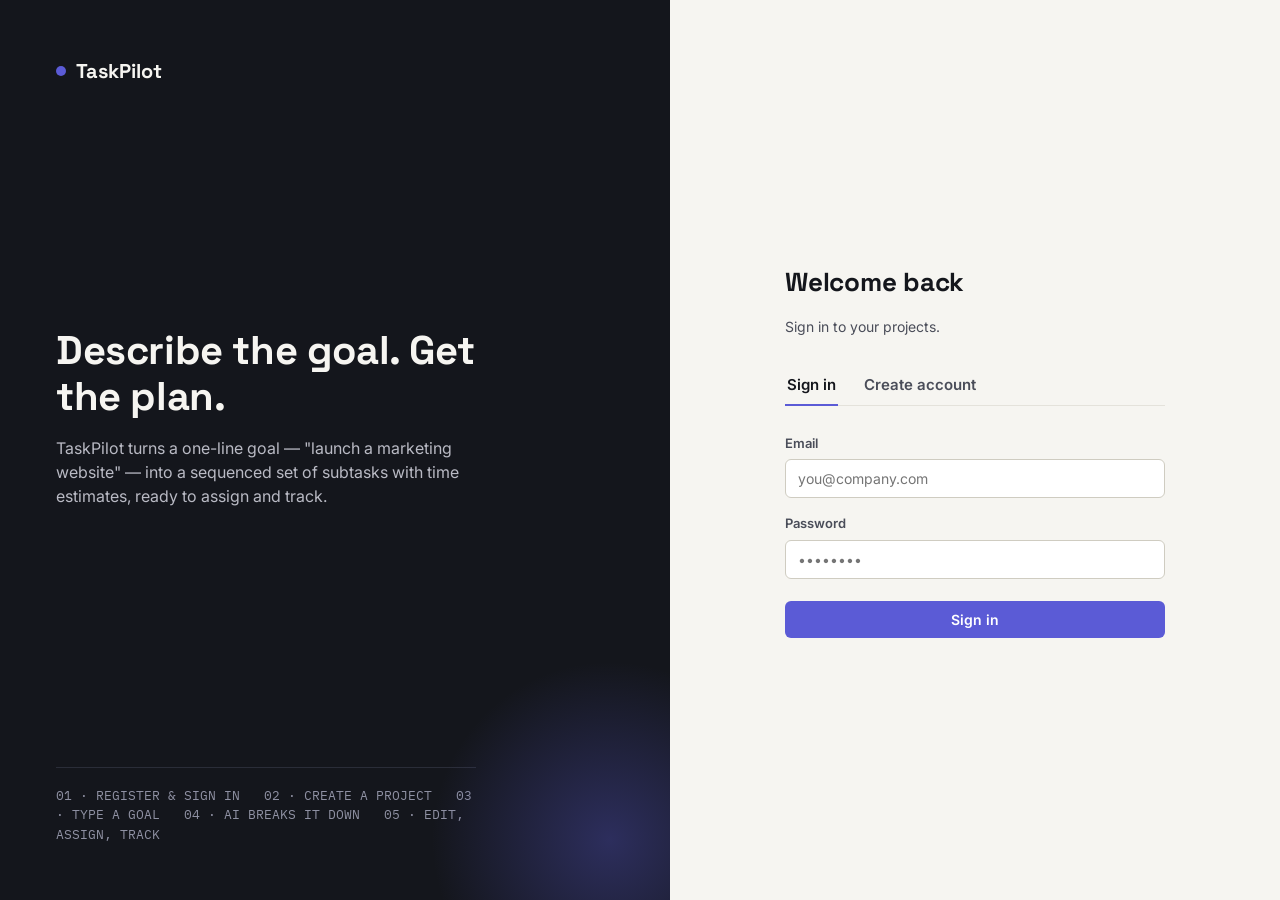
==== frontend/index.html @ 203d0142 "Initial commit" ====
<!DOCTYPE html>
<html lang="en">
<head>
<meta charset="UTF-8" />
<meta name="viewport" content="width=device-width, initial-scale=1.0" />
<title>TaskPilot — Sign in</title>
<link rel="preconnect" href="https://fonts.googleapis.com">
<link href="https://fonts.googleapis.com/css2?family=Space+Grotesk:wght@500;700&family=Inter:wght@400;500;600;700&family=IBM+Plex+Mono:wght@400;500&display=swap" rel="stylesheet">
<link rel="stylesheet" href="css/style.css" />
</head>
<body>

<div class="auth-shell">
  <div class="auth-hero">
    <div class="auth-brand"><span class="dot"></span> TaskPilot</div>
    <div class="auth-hero-copy">
      <h1>Describe the goal. Get the plan.</h1>
      <p>TaskPilot turns a one-line goal — "launch a marketing website" — into a sequenced set of subtasks with time estimates, ready to assign and track.</p>
    </div>
    <div class="auth-hero-signature">
      01 · REGISTER &amp; SIGN IN&nbsp;&nbsp; 02 · CREATE A PROJECT&nbsp;&nbsp; 03 · TYPE A GOAL&nbsp;&nbsp; 04 · AI BREAKS IT DOWN&nbsp;&nbsp; 05 · EDIT, ASSIGN, TRACK
    </div>
  </div>

  <div class="auth-panel">
    <div class="auth-card">
      <h2 id="auth-title">Welcome back</h2>
      <p class="sub" id="auth-sub">Sign in to your projects.</p>

      <div class="auth-toggle">
        <button type="button" id="tab-login" class="active">Sign in</button>
        <button type="button" id="tab-register">Create account</button>
      </div>

      <div class="form-error" id="auth-error"></div>

      <form class="auth-form active" id="form-login">
        <div class="field">
          <label for="login-email">Email</label>
          <input type="email" id="login-email" required autocomplete="email" placeholder="you@company.com" />
        </div>
        <div class="field">
          <label for="login-password">Password</label>
          <input type="password" id="login-password" required autocomplete="current-password" placeholder="••••••••" />
        </div>
        <button type="submit" class="btn btn-signal">Sign in</button>
      </form>

      <form class="auth-form" id="form-register">
        <div class="field">
          <label for="reg-name">Full name</label>
          <input type="text" id="reg-name" required autocomplete="name" placeholder="Shilpa Shree" />
        </div>
        <div class="field">
          <label for="reg-email">Email</label>
          <input type="email" id="reg-email" required autocomplete="email" placeholder="you@company.com" />
        </div>
        <div class="field">
          <label for="reg-password">Password</label>
          <input type="password" id="reg-password" required minlength="8" autocomplete="new-password" placeholder="At least 8 characters" />
        </div>
        <button type="submit" class="btn btn-signal">Create account</button>
      </form>
    </div>
  </div>
</div>

<div class="toast-region" id="toast-region"></div>

<script src="js/config.js"></script>
<script src="js/api.js"></script>
<script src="js/auth.js"></script>
</body>
</html>
---- frontend/css/style.css ----
/* =========================================================================
   TaskPilot — design tokens
   Palette: ink (#14161C), paper (#F6F5F1), signal (#5B5BD6 indigo — the
   single accent, reserved for the AI feature and primary actions),
   line (#E4E2DB), success (#1F8A5F), warning (#B8720A), danger (#C43D3D).
   Type: "Space Grotesk" for display/headings (geometric, engineered feel
   that suits a planning tool), "Inter" for body/UI, "IBM Plex Mono" for
   meta data — estimates, dates, counts — nodding to the idea that a plan
   is made of measurable units.
   ========================================================================= */

:root {
  --ink: #14161c;
  --ink-soft: #4a4d59;
  --paper: #f6f5f1;
  --paper-raised: #ffffff;
  --signal: #5b5bd6;
  --signal-soft: #ecebfb;
  --line: #e4e2db;
  --line-strong: #cfccc1;
  --success: #1f8a5f;
  --success-soft: #e5f4ee;
  --warning: #b8720a;
  --warning-soft: #fbf0dc;
  --danger: #c43d3d;
  --danger-soft: #fbeaea;

  --font-display: "Space Grotesk", "Inter", system-ui, sans-serif;
  --font-body: "Inter", system-ui, -apple-system, sans-serif;
  --font-mono: "IBM Plex Mono", ui-monospace, monospace;

  --radius-sm: 6px;
  --radius-md: 10px;
  --radius-lg: 16px;
  --shadow-card: 0 1px 2px rgba(20, 22, 28, 0.04), 0 8px 24px rgba(20, 22, 28, 0.06);
}

* { box-sizing: border-box; }

html, body {
  margin: 0;
  padding: 0;
  height: 100%;
}

body {
  background: var(--paper);
  color: var(--ink);
  font-family: var(--font-body);
  font-size: 15px;
  line-height: 1.5;
  -webkit-font-smoothing: antialiased;
}

h1, h2, h3, h4 { font-family: var(--font-display); margin: 0; letter-spacing: -0.01em; }

a { color: inherit; }

button {
  font-family: var(--font-body);
  cursor: pointer;
}

:focus-visible {
  outline: 2px solid var(--signal);
  outline-offset: 2px;
}

.mono { font-family: var(--font-mono); }

/* ---------- Buttons ---------- */

.btn {
  display: inline-flex;
  align-items: center;
  gap: 6px;
  border: 1px solid transparent;
  border-radius: var(--radius-sm);
  padding: 9px 16px;
  font-size: 14px;
  font-weight: 600;
  transition: transform 0.08s ease, background 0.15s ease, border-color 0.15s ease;
}
.btn:active { transform: translateY(1px); }

.btn-primary { background: var(--ink); color: var(--paper); }
.btn-primary:hover { background: #2a2d38; }

.btn-signal { background: var(--signal); color: #fff; }
.btn-signal:hover { background: #4949c4; }

.btn-ghost { background: transparent; border-color: var(--line-strong); color: var(--ink); }
.btn-ghost:hover { background: var(--paper-raised); border-color: var(--ink); }

.btn-danger-ghost { background: transparent; border-color: var(--line-strong); color: var(--danger); }
.btn-danger-ghost:hover { background: var(--danger-soft); border-color: var(--danger); }

.btn-sm { padding: 6px 12px; font-size: 13px; }
.btn:disabled { opacity: 0.5; cursor: not-allowed; }

.btn-icon {
  display: inline-flex;
  align-items: center;
  justify-content: center;
  width: 30px;
  height: 30px;
  border-radius: 50%;
  border: 1px solid transparent;
  background: transparent;
}
.btn-icon:hover { background: var(--line); }

/* ---------- Forms ---------- */

label {
  display: block;
  font-size: 13px;
  font-weight: 600;
  color: var(--ink-soft);
  margin-bottom: 6px;
}

input[type="text"], input[type="email"], input[type="password"], input[type="number"],
input[type="date"], textarea, select {
  width: 100%;
  font-family: var(--font-body);
  font-size: 14px;
  color: var(--ink);
  background: var(--paper-raised);
  border: 1px solid var(--line-strong);
  border-radius: var(--radius-sm);
  padding: 10px 12px;
}
input:focus, textarea:focus, select:focus {
  border-color: var(--signal);
  outline: none;
  box-shadow: 0 0 0 3px var(--signal-soft);
}
textarea { resize: vertical; min-height: 70px; }

.field { margin-bottom: 16px; }
.field-row { display: flex; gap: 12px; }
.field-row .field { flex: 1; }

.form-error {
  color: var(--danger);
  background: var(--danger-soft);
  border-radius: var(--radius-sm);
  padding: 10px 12px;
  font-size: 13px;
  margin-bottom: 14px;
  display: none;
}
.form-error.visible { display: block; }

/* =========================================================================
   Auth page
   ========================================================================= */

.auth-shell {
  min-height: 100vh;
  display: grid;
  grid-template-columns: 1.1fr 1fr;
}

.auth-hero {
  background: var(--ink);
  color: var(--paper);
  padding: 56px;
  display: flex;
  flex-direction: column;
  justify-content: space-between;
  position: relative;
  overflow: hidden;
}

.auth-hero::after {
  content: "";
  position: absolute;
  right: -120px;
  bottom: -120px;
  width: 360px;
  height: 360px;
  border-radius: 50%;
  background: radial-gradient(circle, rgba(91,91,214,0.35), transparent 70%);
}

.auth-brand { display: flex; align-items: center; gap: 10px; font-family: var(--font-display); font-size: 20px; font-weight: 700; }
.auth-brand .dot { width: 10px; height: 10px; border-radius: 50%; background: var(--signal); }

.auth-hero-copy h1 { font-size: 40px; line-height: 1.15; max-width: 460px; }
.auth-hero-copy p { color: #b9bac4; font-size: 16px; max-width: 420px; margin-top: 16px; }

.auth-hero-signature {
  font-family: var(--font-mono);
  font-size: 13px;
  color: #8f91a3;
  border-top: 1px solid #2a2d38;
  padding-top: 18px;
  max-width: 420px;
}

.auth-panel {
  display: flex;
  align-items: center;
  justify-content: center;
  padding: 40px;
}

.auth-card { width: 100%; max-width: 380px; }
.auth-card h2 { font-size: 26px; margin-bottom: 6px; }
.auth-card .sub { color: var(--ink-soft); font-size: 14px; margin-bottom: 28px; }

.auth-toggle { display: flex; gap: 24px; margin-bottom: 28px; border-bottom: 1px solid var(--line); }
.auth-toggle button {
  background: none; border: none; padding: 10px 2px; font-size: 15px; font-weight: 600;
  color: var(--ink-soft); border-bottom: 2px solid transparent; margin-bottom: -1px;
}
.auth-toggle button.active { color: var(--ink); border-bottom-color: var(--signal); }

.auth-form { display: none; }
.auth-form.active { display: block; }
.auth-form .btn { width: 100%; justify-content: center; margin-top: 6px; }

/* =========================================================================
   App shell
   ========================================================================= */

.app-shell { display: grid; grid-template-columns: 260px 1fr; min-height: 100vh; }

.sidebar {
  background: var(--ink);
  color: var(--paper);
  padding: 22px 16px;
  display: flex;
  flex-direction: column;
}

.sidebar-brand { display: flex; align-items: center; gap: 10px; font-family: var(--font-display); font-weight: 700; font-size: 18px; padding: 4px 8px 22px; }
.sidebar-brand .dot { width: 9px; height: 9px; border-radius: 50%; background: var(--signal); }

.sidebar-section-label {
  font-family: var(--font-mono);
  font-size: 11px;
  letter-spacing: 0.06em;
  text-transform: uppercase;
  color: #8f91a3;
  padding: 0 8px;
  margin: 18px 0 8px;
}

.project-list { list-style: none; margin: 0; padding: 0; flex: 1; overflow-y: auto; }
.project-list li { margin-bottom: 2px; }

.project-list button {
  width: 100%;
  text-align: left;
  background: none;
  border: none;
  color: #c7c8d3;
  padding: 9px 10px;
  border-radius: var(--radius-sm);
  font-size: 14px;
  display: flex;
  justify-content: space-between;
  align-items: center;
}
.project-list button:hover { background: #22242e; color: #fff; }
.project-list button.active { background: var(--signal-soft); color: var(--ink); background: var(--signal); color: #fff; }
.project-list .count { font-family: var(--font-mono); font-size: 11px; opacity: 0.7; }

.sidebar-footer { border-top: 1px solid #262832; padding-top: 14px; margin-top: 12px; }
.sidebar-user { display: flex; align-items: center; gap: 10px; padding: 6px 8px; }
.sidebar-user .avatar {
  width: 30px; height: 30px; border-radius: 50%; background: var(--signal);
  display: flex; align-items: center; justify-content: center; font-weight: 700; font-size: 13px; flex-shrink: 0;
}
.sidebar-user .who { flex: 1; min-width: 0; }
.sidebar-user .who .name { font-size: 13px; font-weight: 600; color: #fff; white-space: nowrap; overflow: hidden; text-overflow: ellipsis; }
.sidebar-user .who .email { font-size: 11px; color: #8f91a3; white-space: nowrap; overflow: hidden; text-overflow: ellipsis; }
.sidebar-footer .logout { background: none; border: none; color: #8f91a3; font-size: 12px; padding: 8px; }
.sidebar-footer .logout:hover { color: #fff; }

/* ---------- Main content ---------- */

.main { padding: 28px 36px 60px; overflow-y: auto; }

.main-header { display: flex; justify-content: space-between; align-items: flex-start; gap: 16px; margin-bottom: 22px; }
.main-header h1 { font-size: 24px; }
.main-header .project-desc { color: var(--ink-soft); font-size: 14px; margin-top: 6px; max-width: 620px; }
.main-header-actions { display: flex; gap: 10px; flex-shrink: 0; }

.empty-state { text-align: center; padding: 100px 20px; color: var(--ink-soft); }
.empty-state h2 { font-size: 20px; margin-bottom: 8px; color: var(--ink); }
.empty-state .btn { margin-top: 18px; }

/* View toggle + filters */

.toolbar { display: flex; justify-content: space-between; align-items: center; margin-bottom: 18px; flex-wrap: wrap; gap: 10px; }
.view-toggle { display: inline-flex; background: var(--line); border-radius: var(--radius-sm); padding: 3px; }
.view-toggle button {
  background: none; border: none; padding: 7px 14px; font-size: 13px; font-weight: 600; color: var(--ink-soft); border-radius: 5px;
}
.view-toggle button.active { background: var(--paper-raised); color: var(--ink); box-shadow: 0 1px 2px rgba(0,0,0,0.08); }

.filters { display: flex; gap: 8px; flex-wrap: wrap; }
.filters select { width: auto; padding: 7px 10px; font-size: 13px; }

/* ---------- List view ---------- */

.task-table { width: 100%; border-collapse: collapse; background: var(--paper-raised); border-radius: var(--radius-md); overflow: hidden; box-shadow: var(--shadow-card); }
.task-table thead th {
  text-align: left; font-size: 11px; text-transform: uppercase; letter-spacing: 0.05em;
  color: var(--ink-soft); font-weight: 700; padding: 12px 16px; border-bottom: 1px solid var(--line);
  background: #fbfaf7;
}
.task-table tbody td { padding: 13px 16px; border-bottom: 1px solid var(--line); font-size: 14px; vertical-align: middle; }
.task-table tbody tr:last-child td { border-bottom: none; }
.task-table tbody tr:hover { background: #fbfaf7; cursor: pointer; }
.task-title-cell { font-weight: 600; }
.task-title-cell .ai-tag { font-size: 10px; color: var(--signal); font-family: var(--font-mono); margin-left: 6px; }

/* ---------- Badges ---------- */

.badge {
  display: inline-flex; align-items: center; gap: 5px; padding: 3px 9px; border-radius: 999px;
  font-size: 12px; font-weight: 600; white-space: nowrap;
}
.badge-status-todo { background: var(--line); color: var(--ink-soft); }
.badge-status-in_progress { background: var(--warning-soft); color: var(--warning); }
.badge-status-done { background: var(--success-soft); color: var(--success); }

.badge-priority-low { background: var(--line); color: var(--ink-soft); }
.badge-priority-medium { background: #eef0fb; color: #4949c4; }
.badge-priority-high { background: var(--danger-soft); color: var(--danger); }

.due-date { font-family: var(--font-mono); font-size: 12.5px; color: var(--ink-soft); }
.due-date.overdue { color: var(--danger); font-weight: 700; }

.assignee-chip { display: inline-flex; align-items: center; gap: 6px; font-size: 13px; }
.assignee-chip .avatar-sm { width: 20px; height: 20px; border-radius: 50%; background: var(--signal-soft); color: var(--signal); font-size: 10px; font-weight: 700; display: flex; align-items: center; justify-content: center; }

/* ---------- Kanban view ---------- */

.kanban { display: grid; grid-template-columns: repeat(3, 1fr); gap: 18px; align-items: start; }

.kanban-col { background: #fbfaf7; border-radius: var(--radius-lg); border: 1px solid var(--line); min-height: 200px; }
.kanban-col-head { display: flex; align-items: center; justify-content: space-between; padding: 14px 16px 10px; }
.kanban-col-head h3 { font-size: 13px; text-transform: uppercase; letter-spacing: 0.04em; }
.kanban-col-head .count { font-family: var(--font-mono); font-size: 12px; color: var(--ink-soft); background: var(--line); padding: 1px 8px; border-radius: 999px; }

.kanban-col.drag-over { outline: 2px dashed var(--signal); outline-offset: -6px; background: var(--signal-soft); }

.kanban-cards { padding: 4px 12px 14px; display: flex; flex-direction: column; gap: 10px; min-height: 60px; }

.kanban-card {
  background: var(--paper-raised); border: 1px solid var(--line); border-radius: var(--radius-md);
  padding: 12px 13px; box-shadow: var(--shadow-card); cursor: grab;
}
.kanban-card:active { cursor: grabbing; }
.kanban-card .kc-title { font-weight: 600; font-size: 13.5px; margin-bottom: 8px; }
.kanban-card .kc-meta { display: flex; align-items: center; justify-content: space-between; gap: 8px; flex-wrap: wrap; }
.kanban-card .ai-tag { display: inline-block; font-size: 10px; color: var(--signal); font-family: var(--font-mono); margin-top: 6px; }

/* =========================================================================
   Modals
   ========================================================================= */

.modal-backdrop {
  position: fixed; inset: 0; background: rgba(20, 22, 28, 0.5);
  display: none; align-items: flex-start; justify-content: center; padding: 6vh 20px; overflow-y: auto; z-index: 100;
}
.modal-backdrop.open { display: flex; }

.modal {
  background: var(--paper-raised); border-radius: var(--radius-lg); width: 100%; max-width: 520px;
  padding: 26px; box-shadow: 0 20px 60px rgba(20,22,28,0.25);
}
.modal.modal-wide { max-width: 720px; }

.modal-head { display: flex; justify-content: space-between; align-items: flex-start; margin-bottom: 18px; }
.modal-head h2 { font-size: 19px; }
.modal-head .sub { color: var(--ink-soft); font-size: 13px; margin-top: 4px; }
.modal-close { background: none; border: none; font-size: 20px; color: var(--ink-soft); line-height: 1; padding: 4px; }
.modal-close:hover { color: var(--ink); }

.modal-actions { display: flex; justify-content: flex-end; gap: 10px; margin-top: 20px; }
.modal-actions.split { justify-content: space-between; }

/* AI breakdown modal specifics */

.ai-goal-row { display: flex; gap: 10px; align-items: flex-end; }
.ai-goal-row .field { flex: 1; margin-bottom: 0; }

.ai-loading { display: none; align-items: center; gap: 10px; padding: 30px 0; color: var(--ink-soft); font-size: 14px; }
.ai-loading.visible { display: flex; }
.spinner {
  width: 18px; height: 18px; border-radius: 50%; border: 2.5px solid var(--line-strong); border-top-color: var(--signal);
  animation: spin 0.7s linear infinite; flex-shrink: 0;
}
@keyframes spin { to { transform: rotate(360deg); } }

.subtask-list { list-style: none; margin: 18px 0 0; padding: 0; display: flex; flex-direction: column; gap: 10px; max-height: 45vh; overflow-y: auto; }
.subtask-row { border: 1px solid var(--line); border-radius: var(--radius-md); padding: 12px; }
.subtask-row .st-top { display: flex; gap: 10px; align-items: center; }
.subtask-row input[type="text"] { font-weight: 600; }
.subtask-row .st-desc { margin-top: 8px; }
.subtask-row .st-meta { display: flex; gap: 10px; margin-top: 8px; }
.subtask-row .st-meta > div { flex: 1; }
.subtask-row .st-remove { flex-shrink: 0; }

.ai-summary-bar {
  display: flex; align-items: center; gap: 8px; background: var(--signal-soft); color: var(--signal);
  border-radius: var(--radius-sm); padding: 10px 12px; font-size: 13px; font-weight: 600; margin-top: 16px;
}

/* Empty column / list */
.kanban-empty, .table-empty { color: var(--ink-soft); font-size: 13px; padding: 20px 14px; text-align: center; }

.toast-region { position: fixed; bottom: 24px; right: 24px; display: flex; flex-direction: column; gap: 10px; z-index: 200; }
.toast {
  background: var(--ink); color: var(--paper); padding: 12px 16px; border-radius: var(--radius-sm);
  font-size: 13px; box-shadow: 0 8px 24px rgba(0,0,0,0.2); max-width: 320px;
}
.toast.error { background: var(--danger); }
.toast.success { background: var(--success); }

/* Responsive */
@media (max-width: 900px) {
  .app-shell { grid-template-columns: 1fr; }
  .sidebar { display: none; }
  .kanban { grid-template-columns: 1fr; }
  .auth-shell { grid-template-columns: 1fr; }
  .auth-hero { display: none; }
}
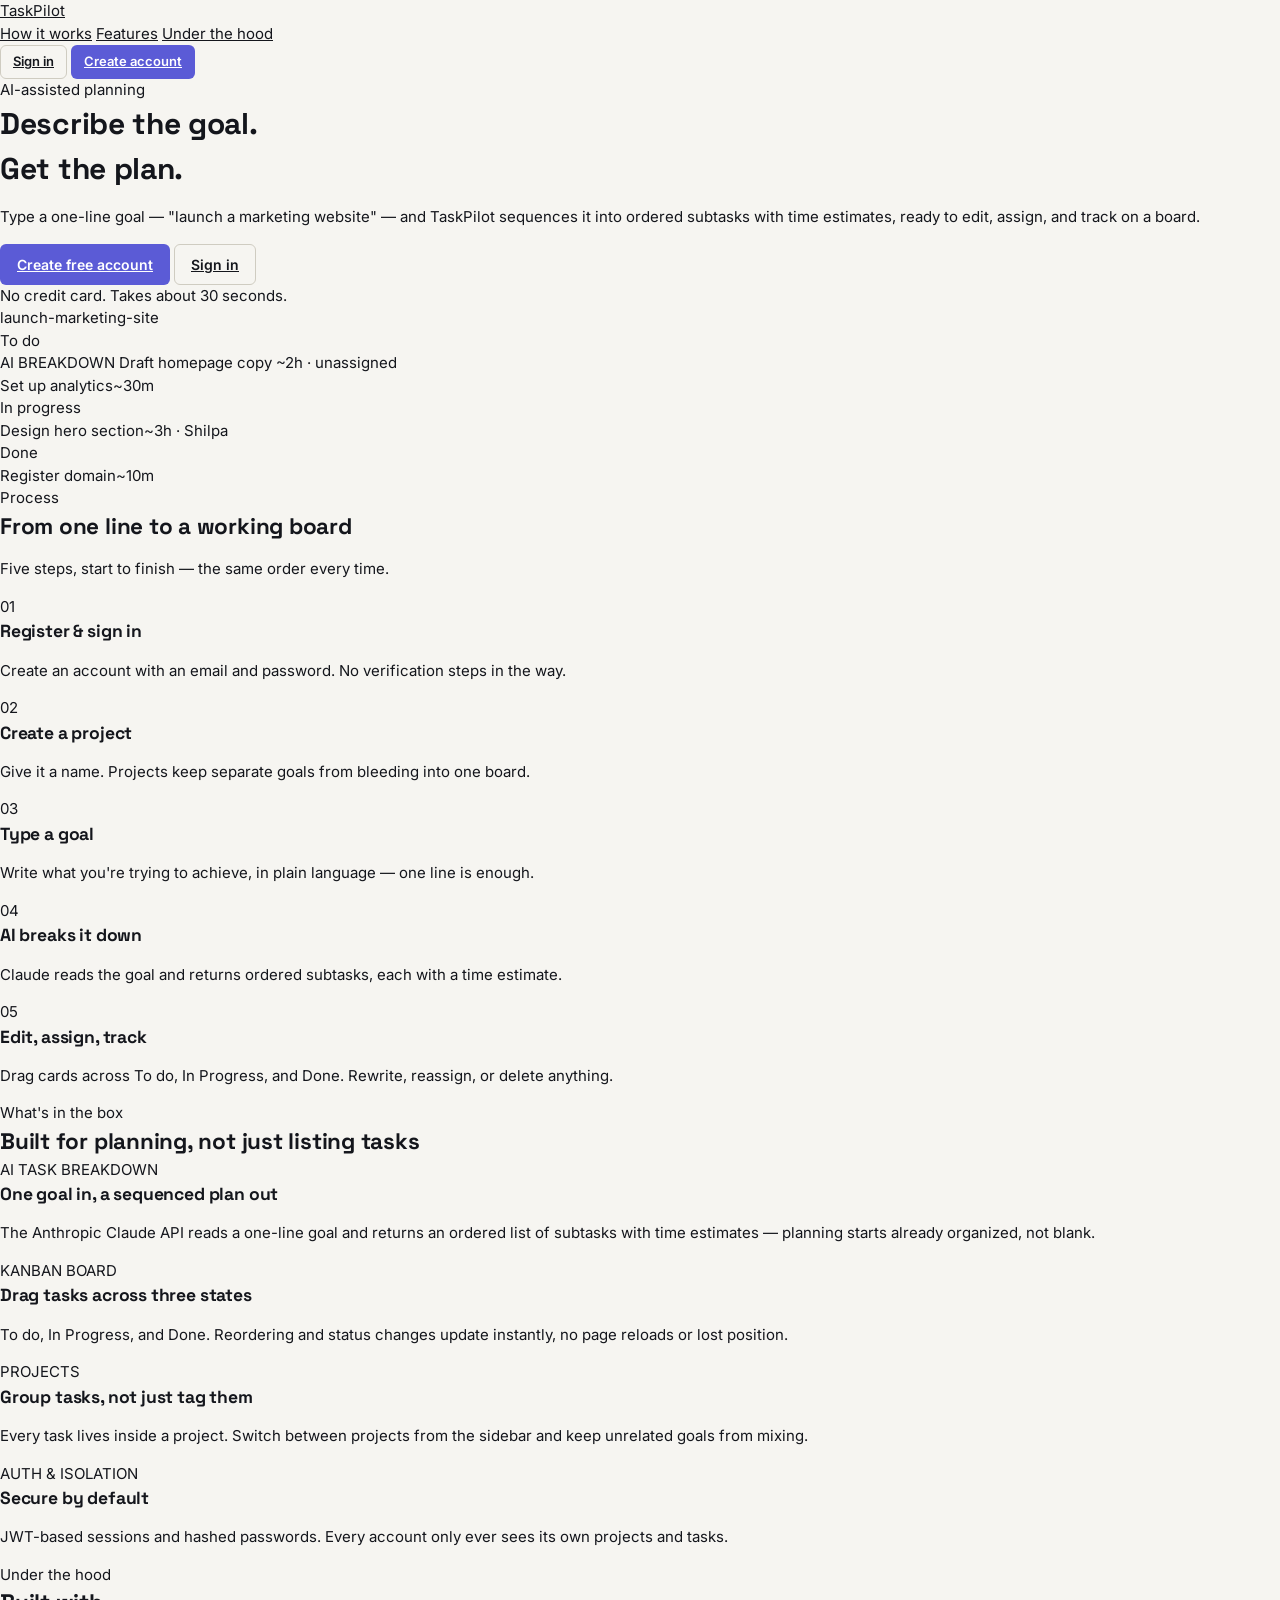
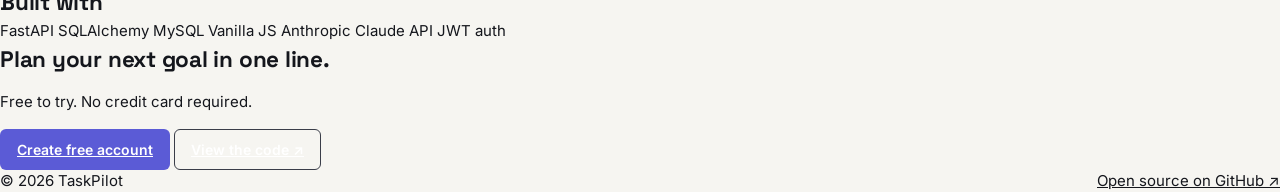
==== commit b6d970cf: "Add files via upload" ====
--- a/frontend/index.html
+++ b/frontend/index.html
@@ -3,72 +3,184 @@
 <head>
 <meta charset="UTF-8" />
 <meta name="viewport" content="width=device-width, initial-scale=1.0" />
-<title>TaskPilot — Sign in</title>
+<title>TaskPilot — Describe the goal. Get the plan.</title>
+<meta name="description" content="TaskPilot turns a one-line goal into a sequenced set of subtasks with time estimates, organized on a board you can edit, assign, and track." />
 <link rel="preconnect" href="https://fonts.googleapis.com">
 <link href="https://fonts.googleapis.com/css2?family=Space+Grotesk:wght@500;700&family=Inter:wght@400;500;600;700&family=IBM+Plex+Mono:wght@400;500&display=swap" rel="stylesheet">
 <link rel="stylesheet" href="css/style.css" />
+<link rel="stylesheet" href="css/landing.css" />
 </head>
-<body>
+<body class="landing">
 
-<div class="auth-shell">
-  <div class="auth-hero">
-    <div class="auth-brand"><span class="dot"></span> TaskPilot</div>
-    <div class="auth-hero-copy">
-      <h1>Describe the goal. Get the plan.</h1>
-      <p>TaskPilot turns a one-line goal — "launch a marketing website" — into a sequenced set of subtasks with time estimates, ready to assign and track.</p>
+<!-- ===================== Nav ===================== -->
+<nav class="landing-nav">
+  <div class="container">
+    <a class="brand" href="index.html"><span class="dot"></span> TaskPilot</a>
+    <div class="landing-nav-links">
+      <a href="#how-it-works">How it works</a>
+      <a href="#features">Features</a>
+      <a href="#stack">Under the hood</a>
     </div>
-    <div class="auth-hero-signature">
-      01 · REGISTER &amp; SIGN IN&nbsp;&nbsp; 02 · CREATE A PROJECT&nbsp;&nbsp; 03 · TYPE A GOAL&nbsp;&nbsp; 04 · AI BREAKS IT DOWN&nbsp;&nbsp; 05 · EDIT, ASSIGN, TRACK
+    <div class="landing-nav-actions">
+      <a class="btn btn-ghost btn-sm" href="login.html">Sign in</a>
+      <a class="btn btn-signal btn-sm" href="login.html#register">Create account</a>
     </div>
   </div>
+</nav>
 
-  <div class="auth-panel">
-    <div class="auth-card">
-      <h2 id="auth-title">Welcome back</h2>
-      <p class="sub" id="auth-sub">Sign in to your projects.</p>
+<!-- ===================== Hero ===================== -->
+<header class="hero">
+  <div class="container">
+    <div>
+      <div class="hero-eyebrow">AI-assisted planning</div>
+      <h1>Describe the goal.<br />Get the plan.</h1>
+      <p class="lede">Type a one-line goal — "launch a marketing website" — and TaskPilot sequences it into ordered subtasks with time estimates, ready to edit, assign, and track on a board.</p>
+      <div class="hero-actions">
+        <a class="btn btn-signal" href="login.html#register">Create free account</a>
+        <a class="btn btn-ghost" href="login.html">Sign in</a>
+      </div>
+      <div class="hero-note">No credit card. Takes about 30 seconds.</div>
+    </div>
 
-      <div class="auth-toggle">
-        <button type="button" id="tab-login" class="active">Sign in</button>
-        <button type="button" id="tab-register">Create account</button>
+    <div class="mock-board-frame" aria-hidden="true">
+      <div class="mock-board-header">
+        <span></span><span></span><span></span>
+        <span class="label">launch-marketing-site</span>
       </div>
-
-      <div class="form-error" id="auth-error"></div>
-
-      <form class="auth-form active" id="form-login">
-        <div class="field">
-          <label for="login-email">Email</label>
-          <input type="email" id="login-email" required autocomplete="email" placeholder="you@company.com" />
+      <div class="mock-board">
+        <div>
+          <div class="mock-col-label">To do</div>
+          <div class="mock-card ai">
+            <span class="ai-badge">AI BREAKDOWN</span>
+            Draft homepage copy
+            <span class="est">~2h · unassigned</span>
+          </div>
+          <div class="mock-card">Set up analytics<span class="est">~30m</span></div>
         </div>
-        <div class="field">
-          <label for="login-password">Password</label>
-          <input type="password" id="login-password" required autocomplete="current-password" placeholder="••••••••" />
+        <div>
+          <div class="mock-col-label">In progress</div>
+          <div class="mock-card">Design hero section<span class="est">~3h · Shilpa</span></div>
         </div>
-        <button type="submit" class="btn btn-signal">Sign in</button>
-      </form>
-
-      <form class="auth-form" id="form-register">
-        <div class="field">
-          <label for="reg-name">Full name</label>
-          <input type="text" id="reg-name" required autocomplete="name" placeholder="Shilpa Shree" />
+        <div>
+          <div class="mock-col-label">Done</div>
+          <div class="mock-card">Register domain<span class="est">~10m</span></div>
         </div>
-        <div class="field">
-          <label for="reg-email">Email</label>
-          <input type="email" id="reg-email" required autocomplete="email" placeholder="you@company.com" />
-        </div>
-        <div class="field">
-          <label for="reg-password">Password</label>
-          <input type="password" id="reg-password" required minlength="8" autocomplete="new-password" placeholder="At least 8 characters" />
-        </div>
-        <button type="submit" class="btn btn-signal">Create account</button>
-      </form>
+      </div>
     </div>
   </div>
-</div>
+</header>
 
-<div class="toast-region" id="toast-region"></div>
+<!-- ===================== How it works ===================== -->
+<section class="section" id="how-it-works">
+  <div class="container">
+    <div class="section-head">
+      <div class="section-eyebrow">Process</div>
+      <h2>From one line to a working board</h2>
+      <p>Five steps, start to finish — the same order every time.</p>
+    </div>
+    <div class="steps">
+      <div class="step">
+        <div class="num">01</div>
+        <h3>Register &amp; sign in</h3>
+        <p>Create an account with an email and password. No verification steps in the way.</p>
+      </div>
+      <div class="step">
+        <div class="num">02</div>
+        <h3>Create a project</h3>
+        <p>Give it a name. Projects keep separate goals from bleeding into one board.</p>
+      </div>
+      <div class="step">
+        <div class="num">03</div>
+        <h3>Type a goal</h3>
+        <p>Write what you're trying to achieve, in plain language — one line is enough.</p>
+      </div>
+      <div class="step">
+        <div class="num">04</div>
+        <h3>AI breaks it down</h3>
+        <p>Claude reads the goal and returns ordered subtasks, each with a time estimate.</p>
+      </div>
+      <div class="step">
+        <div class="num">05</div>
+        <h3>Edit, assign, track</h3>
+        <p>Drag cards across To do, In Progress, and Done. Rewrite, reassign, or delete anything.</p>
+      </div>
+    </div>
+  </div>
+</section>
 
-<script src="js/config.js"></script>
-<script src="js/api.js"></script>
-<script src="js/auth.js"></script>
+<!-- ===================== Features ===================== -->
+<section class="section section-alt" id="features">
+  <div class="container">
+    <div class="section-head">
+      <div class="section-eyebrow">What's in the box</div>
+      <h2>Built for planning, not just listing tasks</h2>
+    </div>
+    <div class="feature-grid">
+      <div class="feature-card">
+        <div class="tag">AI TASK BREAKDOWN</div>
+        <h3>One goal in, a sequenced plan out</h3>
+        <p>The Anthropic Claude API reads a one-line goal and returns an ordered list of subtasks with time estimates — planning starts already organized, not blank.</p>
+      </div>
+      <div class="feature-card">
+        <div class="tag">KANBAN BOARD</div>
+        <h3>Drag tasks across three states</h3>
+        <p>To do, In Progress, and Done. Reordering and status changes update instantly, no page reloads or lost position.</p>
+      </div>
+      <div class="feature-card">
+        <div class="tag">PROJECTS</div>
+        <h3>Group tasks, not just tag them</h3>
+        <p>Every task lives inside a project. Switch between projects from the sidebar and keep unrelated goals from mixing.</p>
+      </div>
+      <div class="feature-card">
+        <div class="tag">AUTH &amp; ISOLATION</div>
+        <h3>Secure by default</h3>
+        <p>JWT-based sessions and hashed passwords. Every account only ever sees its own projects and tasks.</p>
+      </div>
+    </div>
+  </div>
+</section>
+
+<!-- ===================== Stack ===================== -->
+<section class="section" id="stack">
+  <div class="container">
+    <div class="section-head" style="margin-bottom: 0;">
+      <div class="section-eyebrow">Under the hood</div>
+      <h2>Built with</h2>
+      <div class="stack-strip">
+        <span class="stack-pill">FastAPI</span>
+        <span class="stack-pill">SQLAlchemy</span>
+        <span class="stack-pill">MySQL</span>
+        <span class="stack-pill">Vanilla JS</span>
+        <span class="stack-pill">Anthropic Claude API</span>
+        <span class="stack-pill">JWT auth</span>
+      </div>
+    </div>
+  </div>
+</section>
+
+<!-- ===================== Closing CTA ===================== -->
+<section class="section">
+  <div class="container">
+    <div class="cta-band">
+      <div>
+        <h2>Plan your next goal in one line.</h2>
+        <p>Free to try. No credit card required.</p>
+      </div>
+      <div class="cta-band-actions">
+        <a class="btn btn-signal" href="login.html#register">Create free account</a>
+        <a class="btn btn-ghost" style="border-color:#3a3d49; color:#fff;" href="https://github.com/shilpa159/taskpilot" target="_blank" rel="noopener">View the code ↗</a>
+      </div>
+    </div>
+  </div>
+</section>
+
+<!-- ===================== Footer ===================== -->
+<footer class="landing-footer">
+  <div class="container" style="display:flex; align-items:center; justify-content:space-between; width:100%;">
+    <span>© 2026 TaskPilot</span>
+    <a href="https://github.com/shilpa159/taskpilot" target="_blank" rel="noopener">Open source on GitHub ↗</a>
+  </div>
+</footer>
+
 </body>
 </html>
